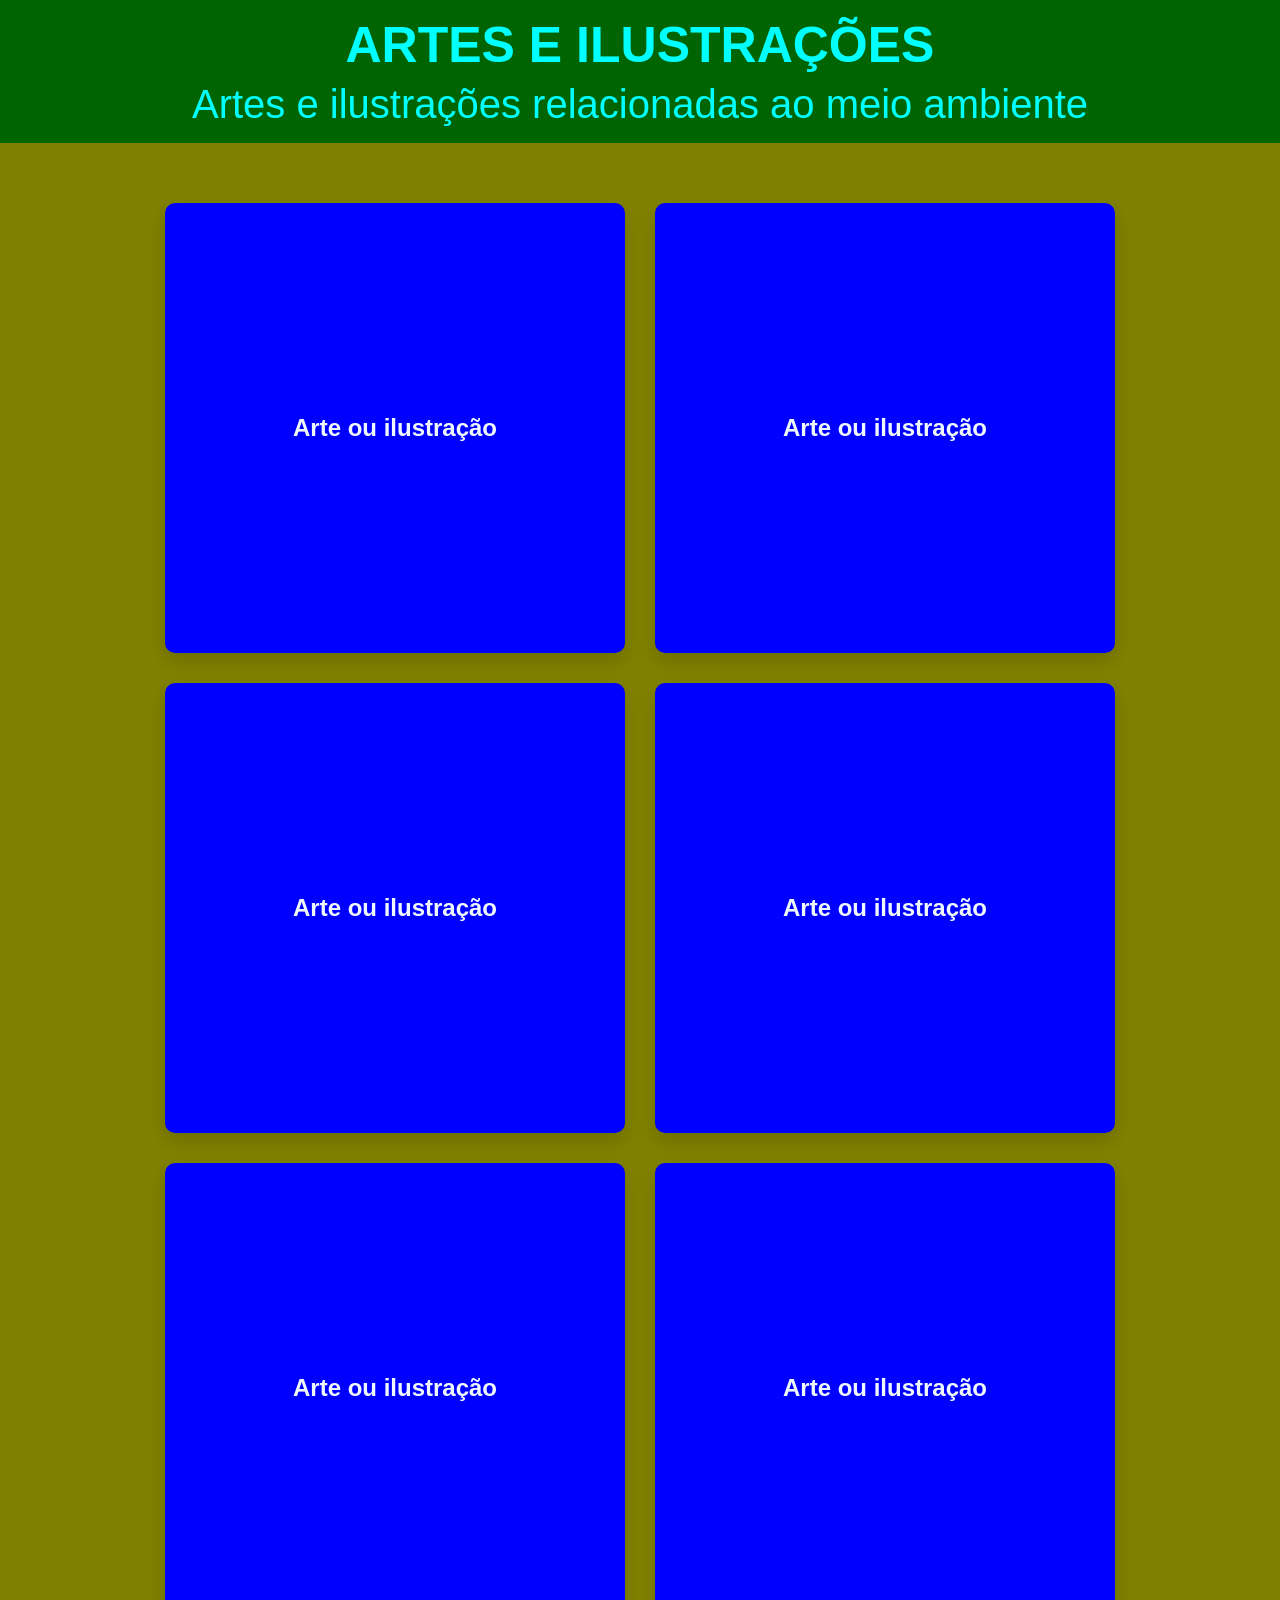
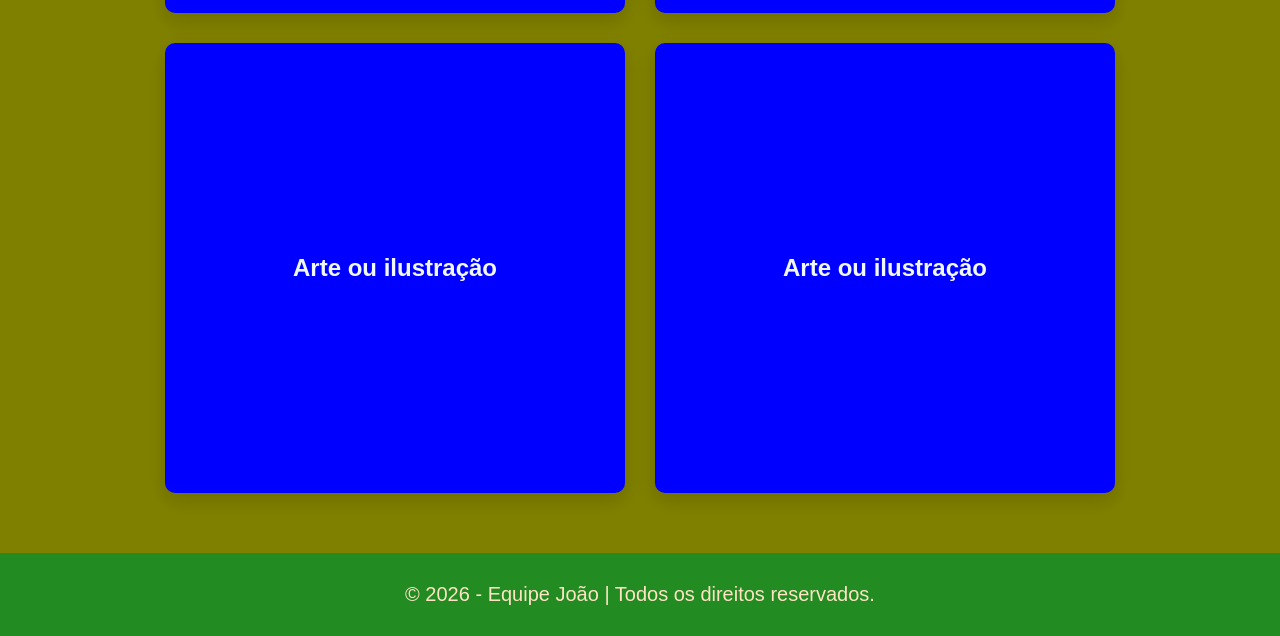
==== paginadearteilustracoes.html @ 4957104f "coloquei as outras paginas por joao" ====
<!DOCTYPE html>
<html lang="pt-BR">
<head>
    <meta charset="UTF-8">
    <meta name="viewport" content="width=device-width, initial-scale=1.0">
    <title>Guia Ultra Ecológico</title>
    <link rel="stylesheet" type="text/css" href="css/geral_style.css?v=4">
    <link href="https://fonts.googleapis.com/css2?family=Roboto:wght@400;700&display=swap" rel="stylesheet">
</head>
<body>
    <header>
        <h1>ARTES E ILUSTRAÇÕES</h1>
        <p class="subtitulo">Artes e ilustrações relacionadas ao meio ambiente</p>
    </header>
    <main>
        <div class="caixa"><h3>Arte ou ilustração</h3></div>
        <div class="caixa"><h3>Arte ou ilustração</h3></div>
        <div class="caixa"><h3>Arte ou ilustração</h3></div>
        <div class="caixa"><h3>Arte ou ilustração</h3></div>
        <div class="caixa"><h3>Arte ou ilustração</h3></div>
        <div class="caixa"><h3>Arte ou ilustração</h3></div>
        <div class="caixa"><h3>Arte ou ilustração</h3></div>
        <div class="caixa"><h3>Arte ou ilustração</h3></div>
    </main>
    <footer>
        <p>&copy; 2026 - Equipe João | Todos os direitos reservados.</p>
    </footer>
</body>
</html>
---- css/geral_style.css ----
* {
    box-sizing: border-box;
}

html,
body {
    padding: 0;
    margin: 0;
    max-width: 100%;
    overflow-x: hidden;
    font-family: Arial, Helvetica, sans-serif;
}

img {
    max-width: 100%;
    height: auto;
}

header {
    background-color: darkgreen;
    text-align: center;
    padding: 16px 12px;
    color: cyan;
}

h1 {
    font-size: clamp(28px, 7vw, 50px);
    margin: 0 0 8px;
}

.subtitulo {
    font-size: clamp(16px, 4.5vw, 40px);
    margin: 0;
}

main {
    background-color: olive;
    padding: 40px 16px;
    display: flex;
    justify-content: center;
    align-items: center;
    flex-wrap: wrap;
    gap: 24px;
    text-align: center;
}

.caixa {
    background-color: blue;
    width: 100%;
    max-width: 460px;
    height: 420px;
    max-height: 420px;
    display: flex;
    flex-direction: column;
    align-items: center;
    justify-content: center;
    padding: 12px;
    overflow: hidden;
    contain: paint;
    color: aliceblue;
    border-radius: 10px;
    border: 3px solid transparent;
    box-shadow: 0 8px 20px rgba(0, 0, 0, 0.15);
    transition: border-color 0.3s, box-shadow 0.3s;
}

.caixa,
.caixa a,
.caixa a:link,
.caixa a:visited,
.caixa a:hover,
.caixa a:active,
.caixa h3,
.caixa h6 {
    color: aliceblue;
}

.caixa a {
    display: grid;
    grid-template-rows: auto minmax(0, 1fr) auto;
    align-items: center;
    justify-items: center;
    gap: 8px;
    width: 100%;
    height: 100%;
    max-width: 100%;
    max-height: 100%;
    min-width: 0;
    min-height: 0;
    overflow: hidden;
    text-decoration: none;
}

.caixa h3,
.caixa h6 {
    margin: 0;
    width: 100%;
    max-width: 100%;
    min-width: 0;
    overflow: hidden;
    overflow-wrap: anywhere;
    word-break: break-word;
}

.caixa h3 {
    font-size: 22px;
    line-height: 1.2;
}

.caixa h6 {
    font-size: 13px;
    line-height: 1.3;
    display: -webkit-box;
    -webkit-box-orient: vertical;
    -webkit-line-clamp: 3;
}

.caixa img {
    display: block;
    width: auto;
    height: auto;
    max-width: 100%;
    max-height: 100%;
    min-width: 0;
    min-height: 0;
    object-fit: contain;
}

.caixa:hover {
    border-color: deepskyblue;
    box-shadow: 0 8px 20px rgba(0, 0, 0, 0.3);
}

footer {
    background-color: forestgreen;
    padding: 10px 12px;
    font-size: clamp(14px, 4vw, 20px);
    text-align: center;
    color: bisque;
}

@media (min-width: 768px) {
    main {
        padding: 60px 40px;
        gap: 30px;
    }

    .caixa {
        height: 450px;
        max-height: 450px;
        padding: 16px;
    }

    .caixa h3 {
        font-size: 24px;
    }

    .caixa h6 {
        font-size: 14px;
    }
}

@media (max-width: 480px) {
    .caixa {
        height: 360px;
        max-height: 360px;
        padding: 10px;
    }

    .caixa h3 {
        font-size: 18px;
    }

    .caixa h6 {
        font-size: 12px;
    }
}
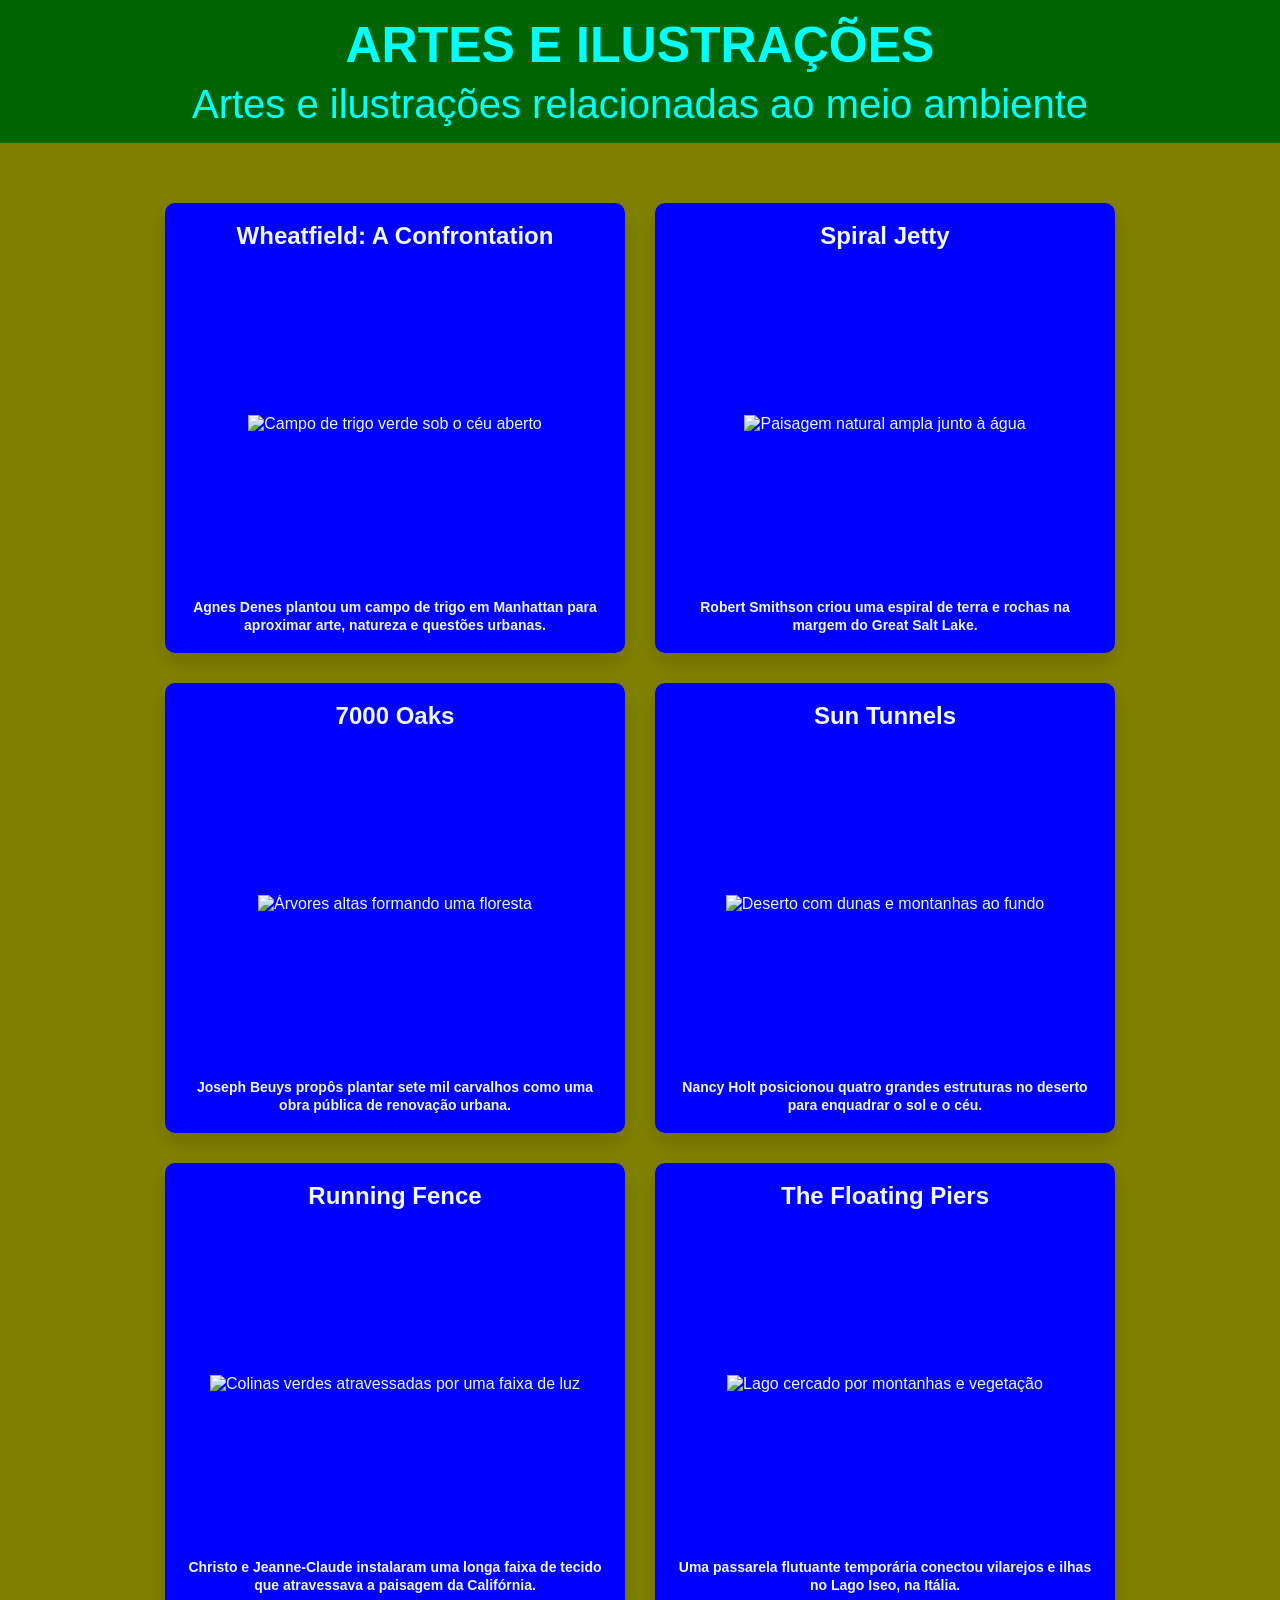
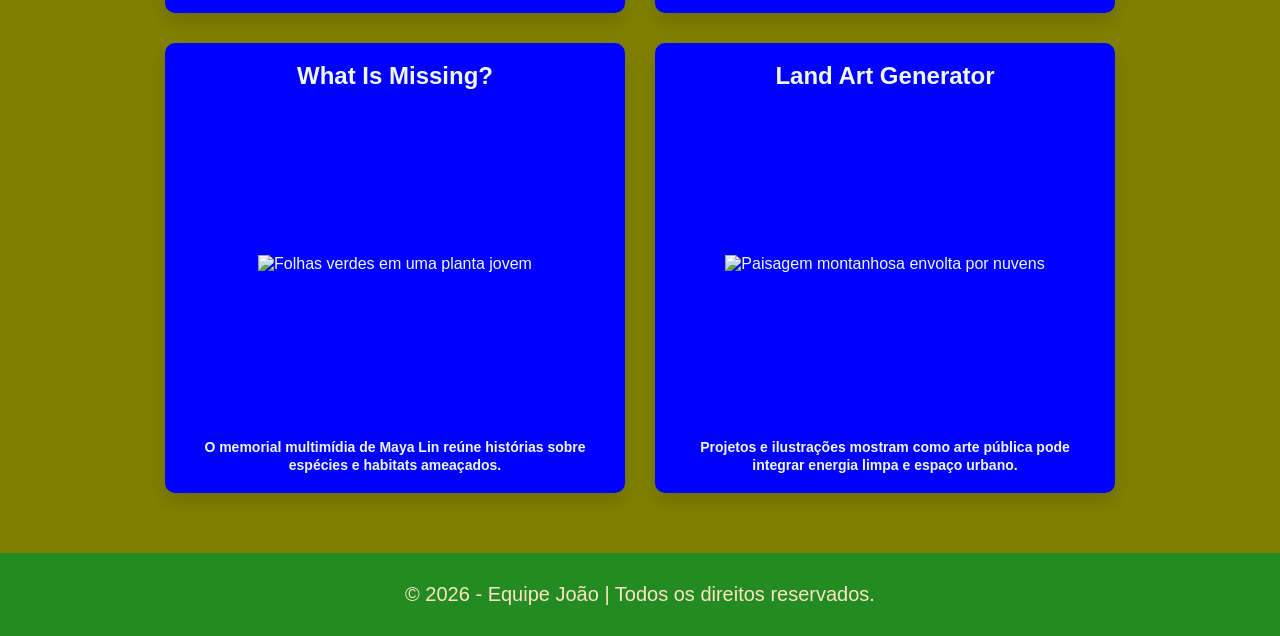
==== commit 8a63f0d1: "adicionei os outros conteudos nas paginas, e os links por joao" ====
--- a/paginadearteilustracoes.html
+++ b/paginadearteilustracoes.html
@@ -13,14 +13,62 @@
         <p class="subtitulo">Artes e ilustrações relacionadas ao meio ambiente</p>
     </header>
     <main>
-        <div class="caixa"><h3>Arte ou ilustração</h3></div>
-        <div class="caixa"><h3>Arte ou ilustração</h3></div>
-        <div class="caixa"><h3>Arte ou ilustração</h3></div>
-        <div class="caixa"><h3>Arte ou ilustração</h3></div>
-        <div class="caixa"><h3>Arte ou ilustração</h3></div>
-        <div class="caixa"><h3>Arte ou ilustração</h3></div>
-        <div class="caixa"><h3>Arte ou ilustração</h3></div>
-        <div class="caixa"><h3>Arte ou ilustração</h3></div>
+        <div class="caixa">
+            <a href="https://www.publicartfund.org/exhibitions/view/wheatfield-a-confrontation/">
+                <h3>Wheatfield: A Confrontation</h3>
+                <img src="https://images.unsplash.com/photo-1500382017468-9049fed747ef?auto=format&amp;fit=crop&amp;w=600&amp;q=80" alt="Campo de trigo verde sob o céu aberto">
+                <h6>Agnes Denes plantou um campo de trigo em Manhattan para aproximar arte, natureza e questões urbanas.</h6>
+            </a>
+        </div>
+        <div class="caixa">
+            <a href="https://diaart.org/visit/visit/spiral-jetty">
+                <h3>Spiral Jetty</h3>
+                <img src="https://images.unsplash.com/photo-1500534623283-312aade485b7?auto=format&amp;fit=crop&amp;w=600&amp;q=80" alt="Paisagem natural ampla junto à água">
+                <h6>Robert Smithson criou uma espiral de terra e rochas na margem do Great Salt Lake.</h6>
+            </a>
+        </div>
+        <div class="caixa">
+            <a href="https://www.tate.org.uk/art/artworks/beuys-7000-oaks-t03942">
+                <h3>7000 Oaks</h3>
+                <img src="https://images.unsplash.com/photo-1511497584788-876760111969?auto=format&amp;fit=crop&amp;w=600&amp;q=80" alt="Árvores altas formando uma floresta">
+                <h6>Joseph Beuys propôs plantar sete mil carvalhos como uma obra pública de renovação urbana.</h6>
+            </a>
+        </div>
+        <div class="caixa">
+            <a href="https://holtsmithsonfoundation.org/sun-tunnels">
+                <h3>Sun Tunnels</h3>
+                <img src="https://images.unsplash.com/photo-1509316785289-025f5b846b35?auto=format&amp;fit=crop&amp;w=600&amp;q=80" alt="Deserto com dunas e montanhas ao fundo">
+                <h6>Nancy Holt posicionou quatro grandes estruturas no deserto para enquadrar o sol e o céu.</h6>
+            </a>
+        </div>
+        <div class="caixa">
+            <a href="https://christojeanneclaude.net/artworks/running-fence/">
+                <h3>Running Fence</h3>
+                <img src="https://images.unsplash.com/photo-1500530855697-b586d89ba3ee?auto=format&amp;fit=crop&amp;w=600&amp;q=80" alt="Colinas verdes atravessadas por uma faixa de luz">
+                <h6>Christo e Jeanne-Claude instalaram uma longa faixa de tecido que atravessava a paisagem da Califórnia.</h6>
+            </a>
+        </div>
+        <div class="caixa">
+            <a href="https://christojeanneclaude.net/artworks/the-floating-piers/">
+                <h3>The Floating Piers</h3>
+                <img src="https://images.unsplash.com/photo-1501785888041-af3ef285b470?auto=format&amp;fit=crop&amp;w=600&amp;q=80" alt="Lago cercado por montanhas e vegetação">
+                <h6>Uma passarela flutuante temporária conectou vilarejos e ilhas no Lago Iseo, na Itália.</h6>
+            </a>
+        </div>
+        <div class="caixa">
+            <a href="https://www.whatismissing.org/">
+                <h3>What Is Missing?</h3>
+                <img src="https://images.unsplash.com/photo-1497250681960-ef046c08a56e?auto=format&amp;fit=crop&amp;w=600&amp;q=80" alt="Folhas verdes em uma planta jovem">
+                <h6>O memorial multimídia de Maya Lin reúne histórias sobre espécies e habitats ameaçados.</h6>
+            </a>
+        </div>
+        <div class="caixa">
+            <a href="https://landartgenerator.org/">
+                <h3>Land Art Generator</h3>
+                <img src="https://images.unsplash.com/photo-1470071459604-3b5ec3a7fe05?auto=format&amp;fit=crop&amp;w=600&amp;q=80" alt="Paisagem montanhosa envolta por nuvens">
+                <h6>Projetos e ilustrações mostram como arte pública pode integrar energia limpa e espaço urbano.</h6>
+            </a>
+        </div>
     </main>
     <footer>
         <p>&copy; 2026 - Equipe João | Todos os direitos reservados.</p>
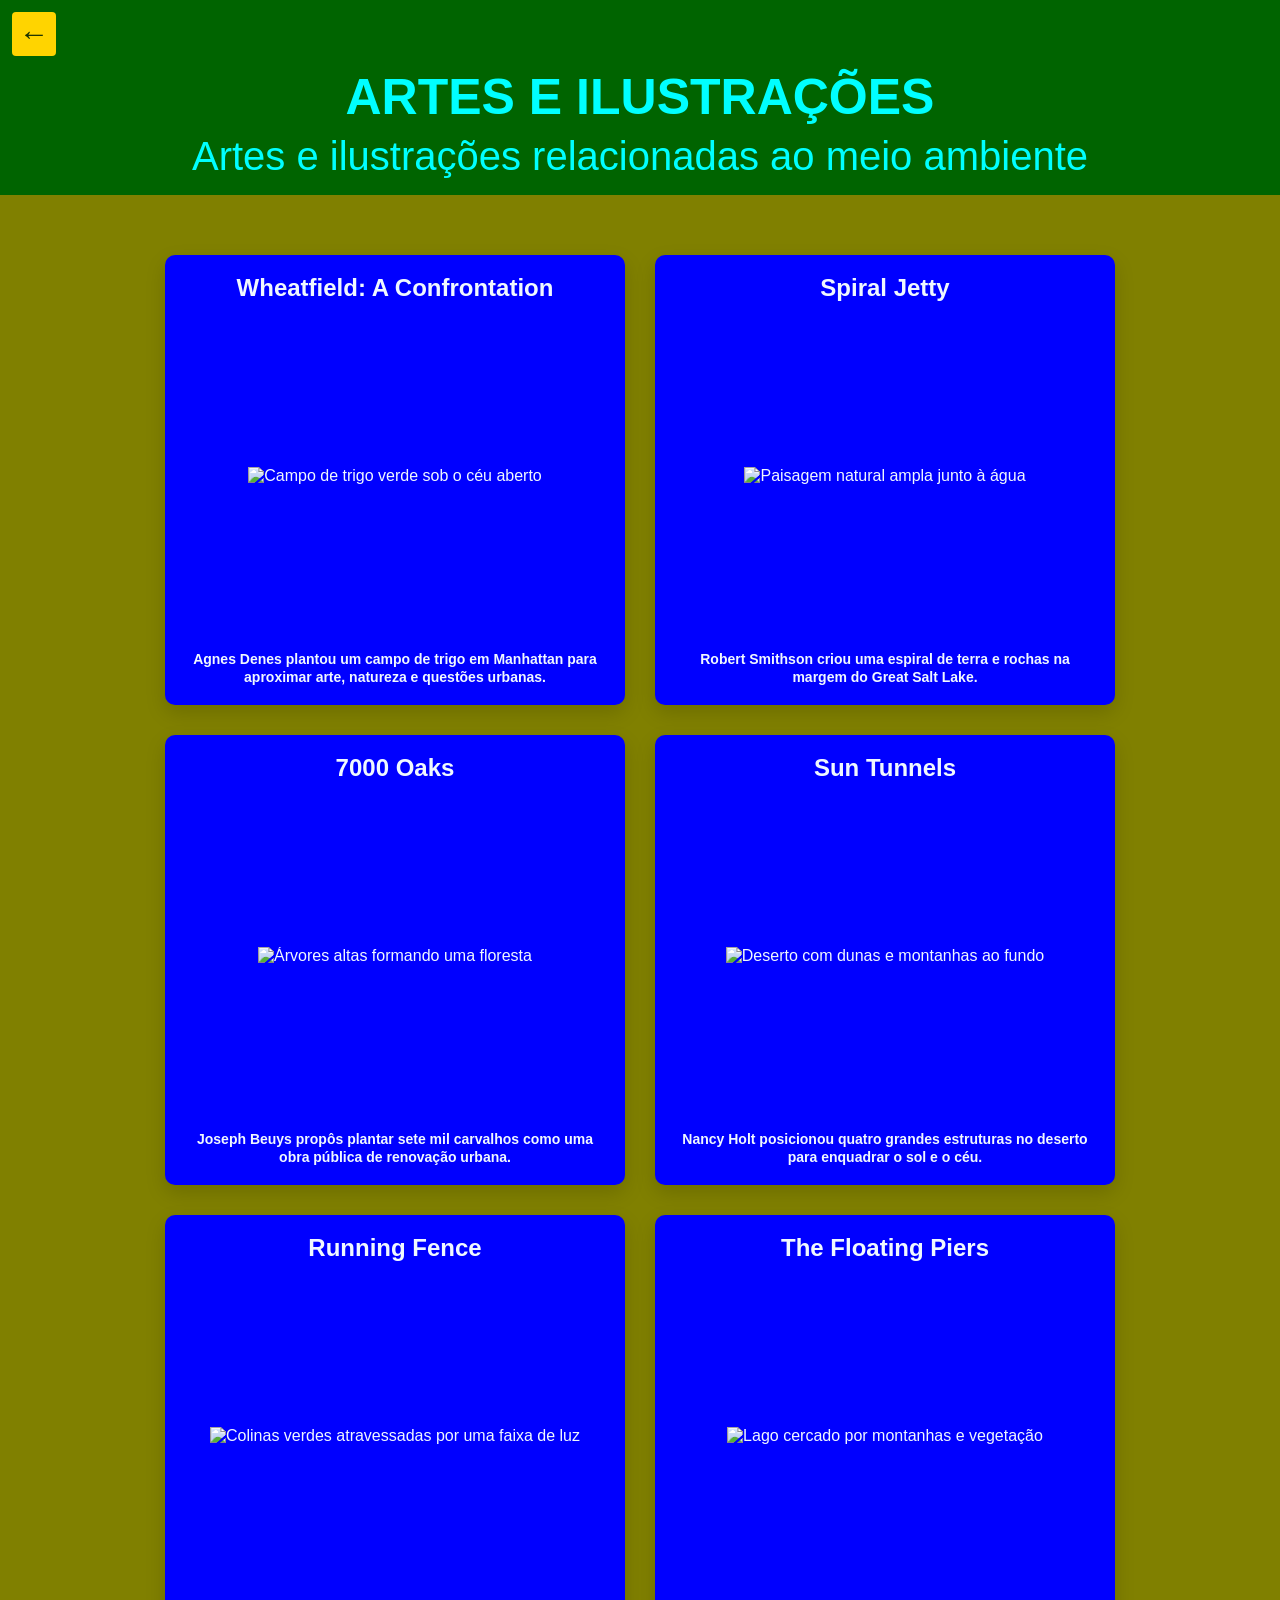
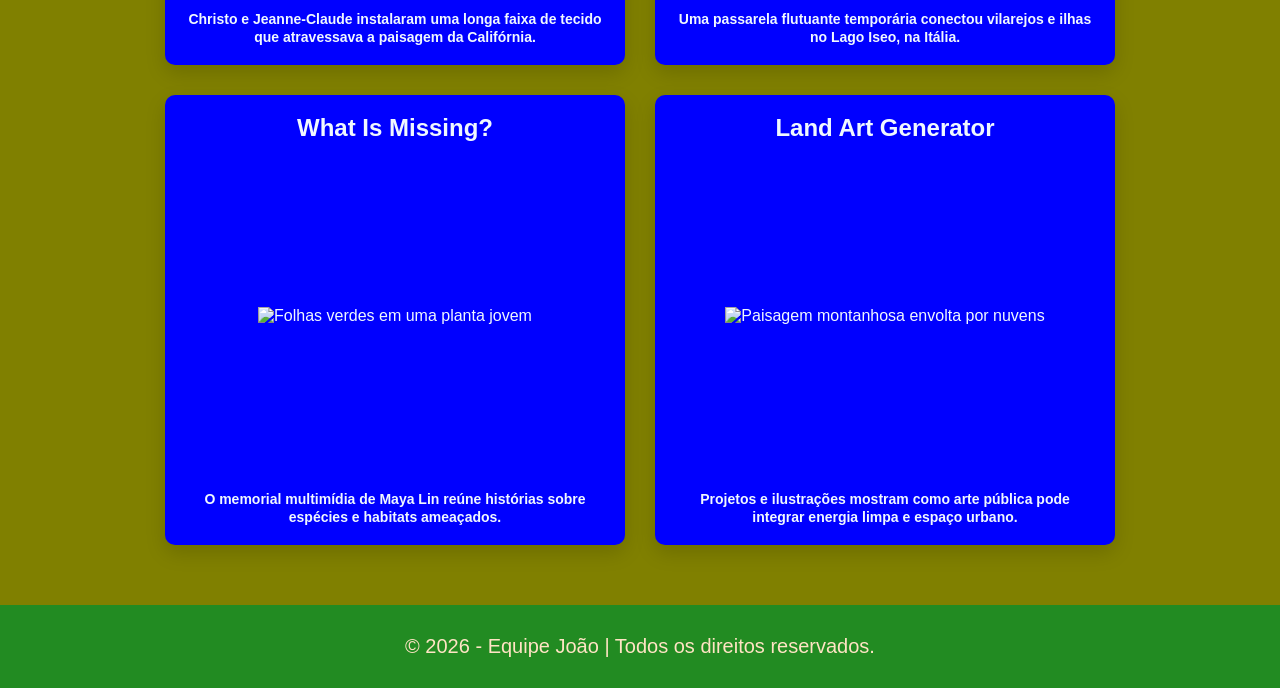
==== commit 2468674d: "coloquei um botao para voltar a home por joao" ====
--- a/paginadearteilustracoes.html
+++ b/paginadearteilustracoes.html
@@ -9,6 +9,7 @@
 </head>
 <body>
     <header>
+        <a class="voltar-inicio" href="index.html" aria-label="Voltar para a página inicial" title="Voltar para a página inicial">&larr;</a>
         <h1>ARTES E ILUSTRAÇÕES</h1>
         <p class="subtitulo">Artes e ilustrações relacionadas ao meio ambiente</p>
     </header>
--- a/css/geral_style.css
+++ b/css/geral_style.css
@@ -17,10 +17,32 @@
 }
 
 header {
+    position: relative;
     background-color: darkgreen;
     text-align: center;
-    padding: 16px 12px;
+    padding: 68px 12px 16px;
     color: cyan;
+}
+
+.voltar-inicio {
+    position: absolute;
+    top: 12px;
+    left: 12px;
+    display: grid;
+    width: 44px;
+    height: 44px;
+    place-items: center;
+    border-radius: 4px;
+    background-color: #ffd400;
+    color: #173000;
+    font-size: 30px;
+    line-height: 1;
+    text-decoration: none;
+}
+
+.voltar-inicio:focus-visible {
+    outline: 3px solid white;
+    outline-offset: 3px;
 }
 
 h1 {
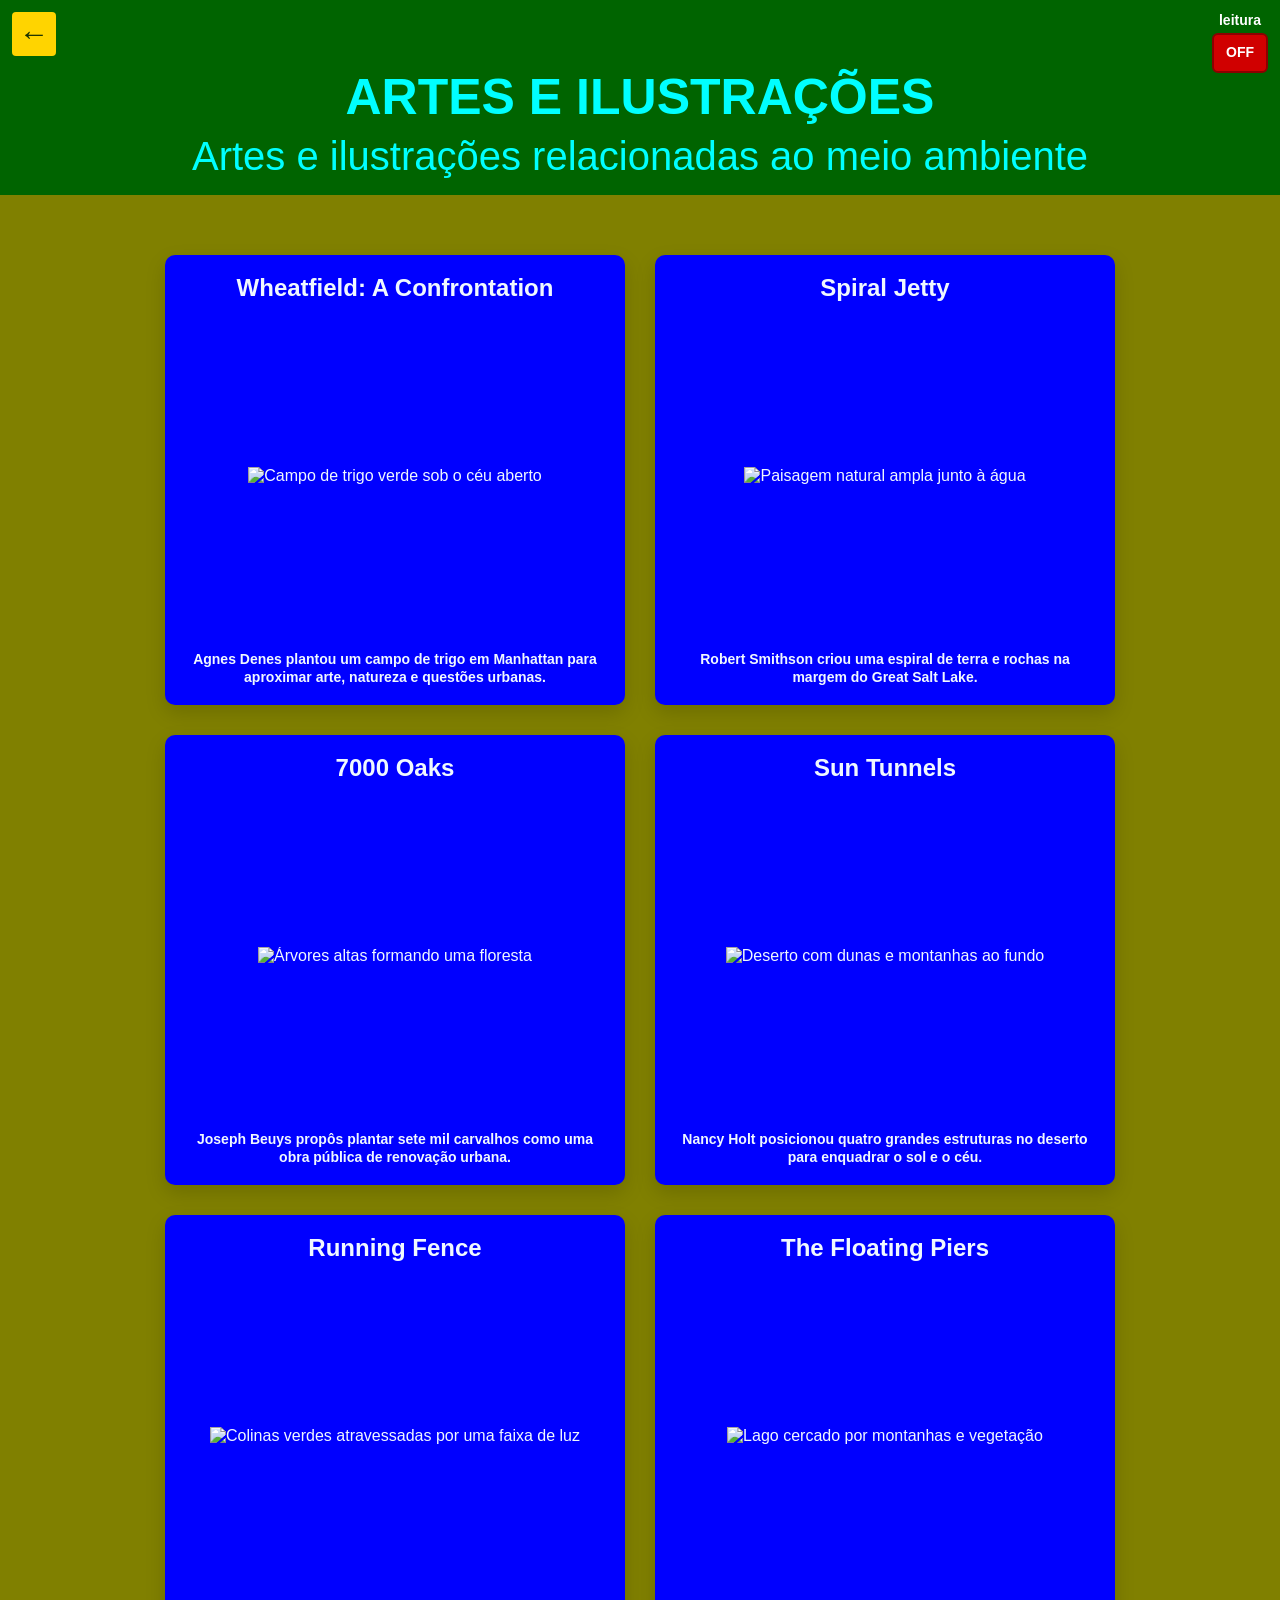
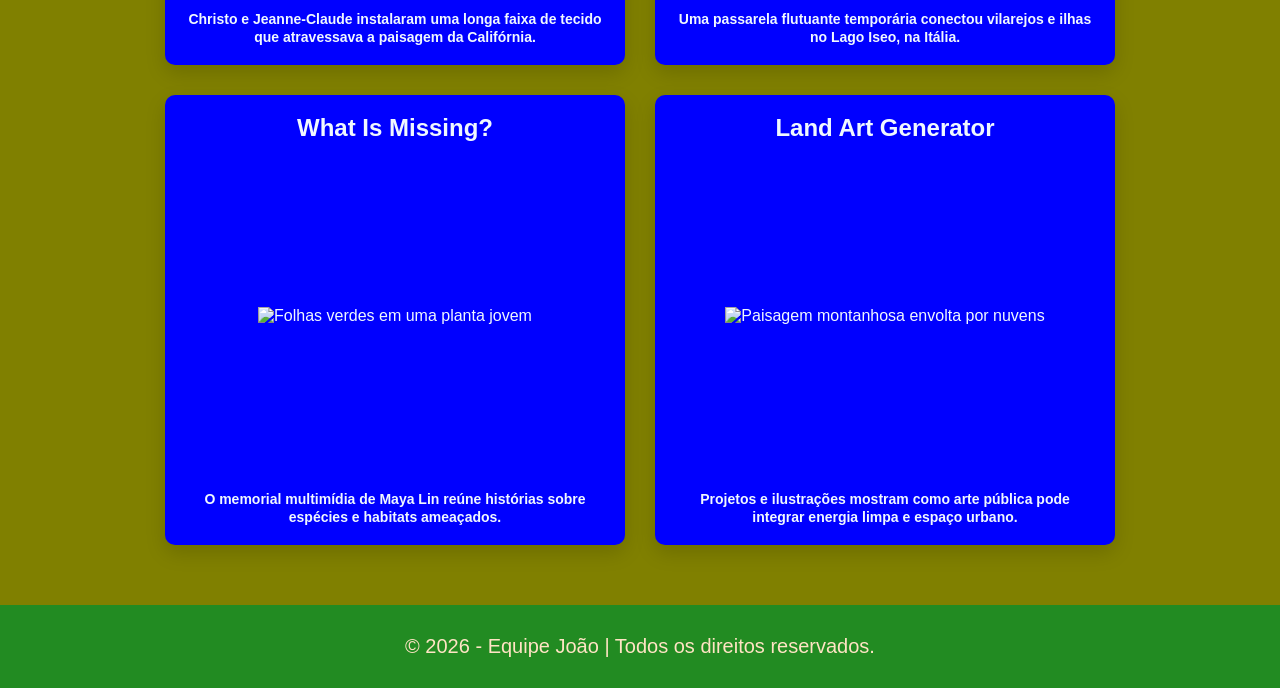
==== commit ab68f589: "coloquei um sistema de leitura pra testar por joao" ====
--- a/paginadearteilustracoes.html
+++ b/paginadearteilustracoes.html
@@ -5,9 +5,14 @@
     <meta name="viewport" content="width=device-width, initial-scale=1.0">
     <title>Guia Ultra Ecológico</title>
     <link rel="stylesheet" type="text/css" href="css/geral_style.css?v=4">
+    <link rel="stylesheet" type="text/css" href="css/leitura.css">
     <link href="https://fonts.googleapis.com/css2?family=Roboto:wght@400;700&display=swap" rel="stylesheet">
 </head>
 <body>
+    <div id="controle-leitura">
+        <span>leitura</span>
+        <button id="botao-leitura" type="button" aria-pressed="false" aria-label="Leitura desativada">OFF</button>
+    </div>
     <header>
         <a class="voltar-inicio" href="index.html" aria-label="Voltar para a página inicial" title="Voltar para a página inicial">&larr;</a>
         <h1>ARTES E ILUSTRAÇÕES</h1>
@@ -74,5 +79,6 @@
     <footer>
         <p>&copy; 2026 - Equipe João | Todos os direitos reservados.</p>
     </footer>
+    <script src="js/leitura.js"></script>
 </body>
 </html>
--- a/css/leitura.css
+++ b/css/leitura.css
@@ -0,0 +1,45 @@
+#controle-leitura {
+    position: fixed;
+    top: 12px;
+    right: 12px;
+    z-index: 10;
+    display: flex;
+    flex-direction: column;
+    align-items: center;
+    gap: 4px;
+    color: #fff;
+    font: 700 14px/1.2 Arial, Helvetica, sans-serif;
+}
+
+#botao-leitura {
+    min-width: 56px;
+    min-height: 40px;
+    padding: 8px 12px;
+    border: 2px solid #8b0000;
+    border-radius: 6px;
+    background: #d00000;
+    color: #fff;
+    font: inherit;
+    cursor: pointer;
+}
+
+#botao-leitura:hover {
+    background: #a80000;
+}
+
+#botao-leitura:focus-visible {
+    outline: 3px solid #fff;
+    outline-offset: 3px;
+}
+
+#botao-leitura:disabled {
+    cursor: not-allowed;
+    opacity: 0.7;
+}
+
+@media (max-width: 480px) {
+    #controle-leitura {
+        top: 8px;
+        right: 8px;
+    }
+}
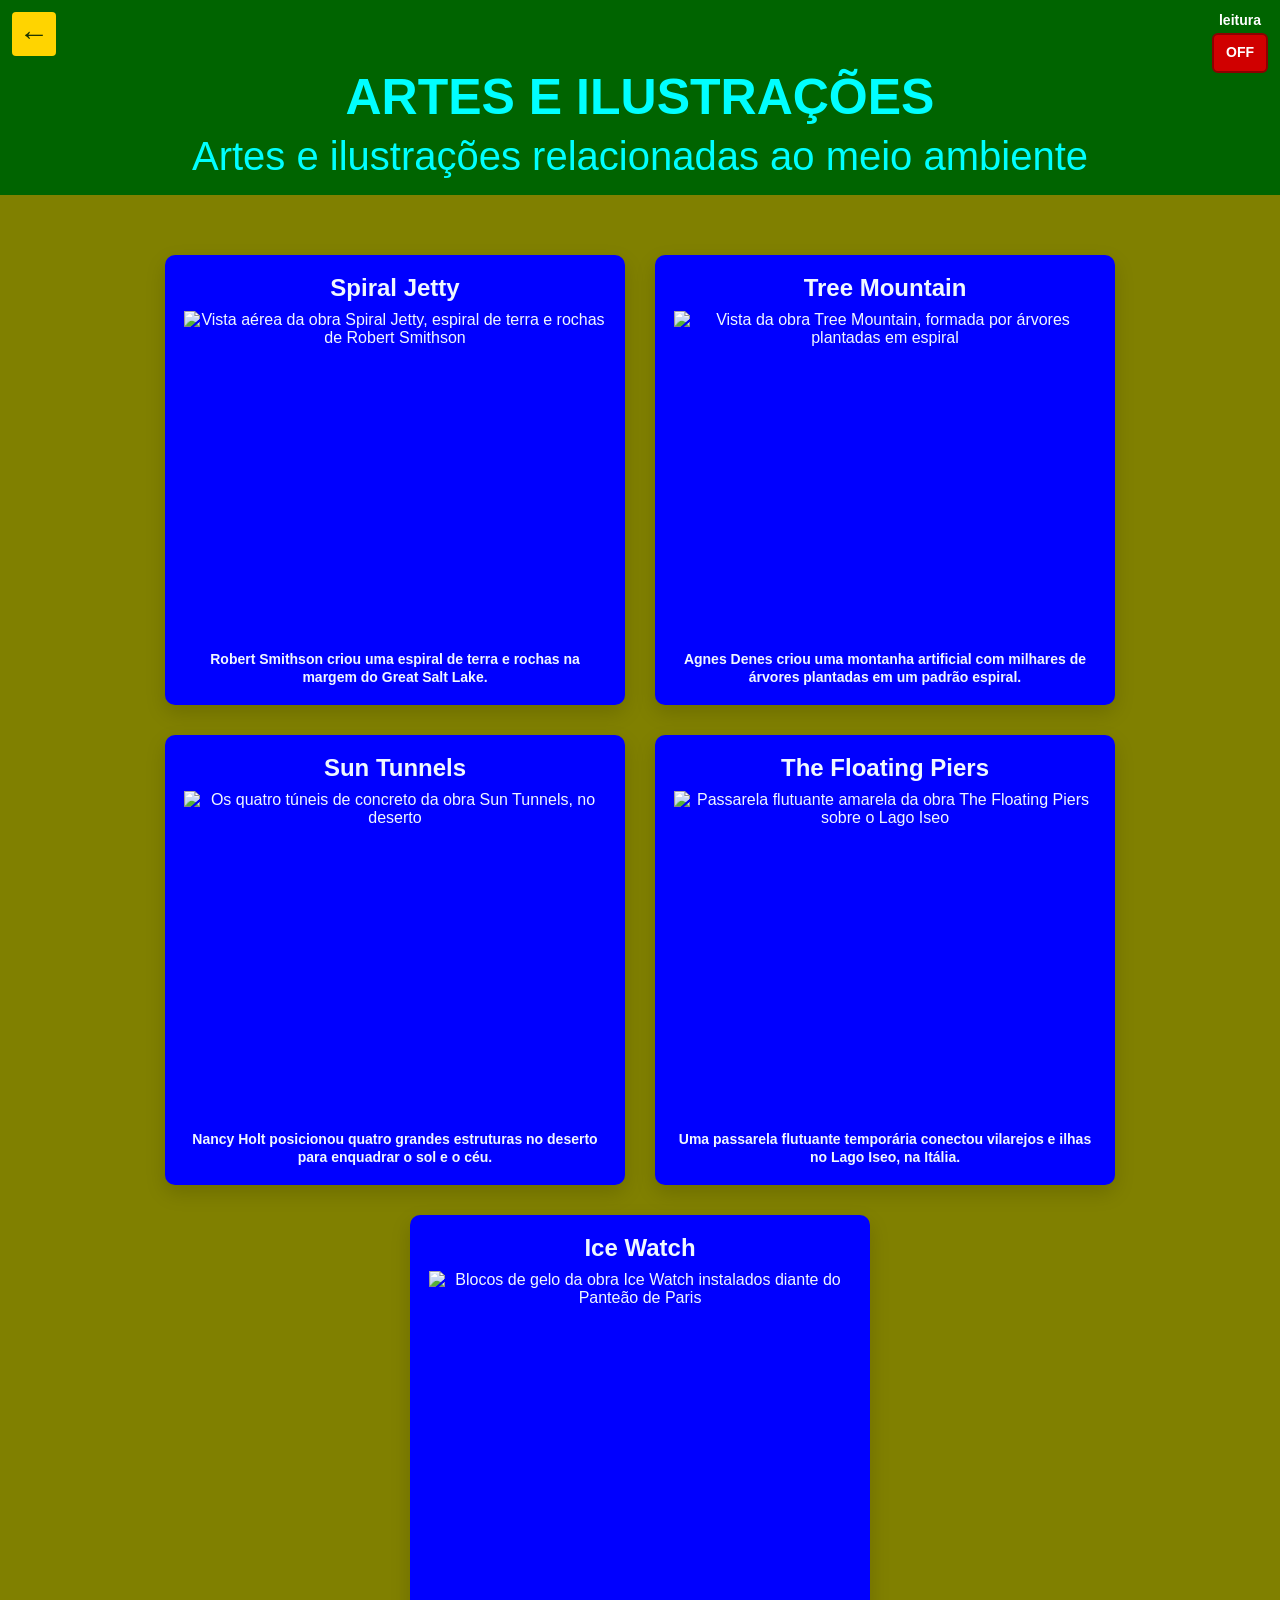
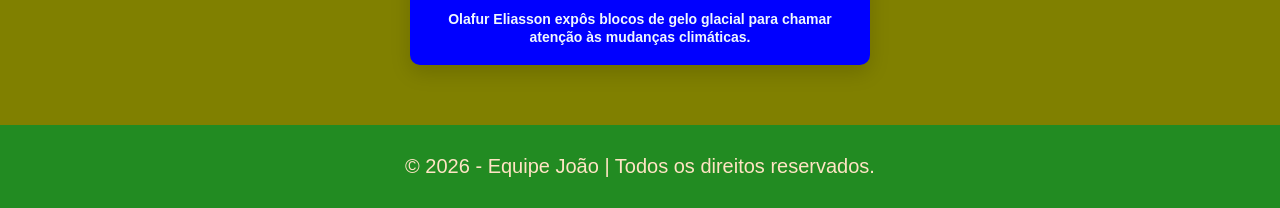
==== commit 5d2d016c: "mun=danças das artes por joao" ====
--- a/paginadearteilustracoes.html
+++ b/paginadearteilustracoes.html
@@ -18,61 +18,40 @@
         <h1>ARTES E ILUSTRAÇÕES</h1>
         <p class="subtitulo">Artes e ilustrações relacionadas ao meio ambiente</p>
     </header>
-    <main>
+    <main class="galeria-artes">
         <div class="caixa">
-            <a href="https://www.publicartfund.org/exhibitions/view/wheatfield-a-confrontation/">
-                <h3>Wheatfield: A Confrontation</h3>
-                <img src="https://images.unsplash.com/photo-1500382017468-9049fed747ef?auto=format&amp;fit=crop&amp;w=600&amp;q=80" alt="Campo de trigo verde sob o céu aberto">
-                <h6>Agnes Denes plantou um campo de trigo em Manhattan para aproximar arte, natureza e questões urbanas.</h6>
-            </a>
-        </div>
-        <div class="caixa">
-            <a href="https://diaart.org/visit/visit/spiral-jetty">
+            <a href="https://commons.wikimedia.org/wiki/File:Spiral-jetty-from-rozel-point.png" target="_blank" rel="noopener noreferrer">
                 <h3>Spiral Jetty</h3>
-                <img src="https://images.unsplash.com/photo-1500534623283-312aade485b7?auto=format&amp;fit=crop&amp;w=600&amp;q=80" alt="Paisagem natural ampla junto à água">
+                <img src="https://upload.wikimedia.org/wikipedia/commons/8/84/Spiral-jetty-from-rozel-point.png" alt="Vista aérea da obra Spiral Jetty, espiral de terra e rochas de Robert Smithson">
                 <h6>Robert Smithson criou uma espiral de terra e rochas na margem do Great Salt Lake.</h6>
             </a>
         </div>
         <div class="caixa">
-            <a href="https://www.tate.org.uk/art/artworks/beuys-7000-oaks-t03942">
-                <h3>7000 Oaks</h3>
-                <img src="https://images.unsplash.com/photo-1511497584788-876760111969?auto=format&amp;fit=crop&amp;w=600&amp;q=80" alt="Árvores altas formando uma floresta">
-                <h6>Joseph Beuys propôs plantar sete mil carvalhos como uma obra pública de renovação urbana.</h6>
+            <a href="https://commons.wikimedia.org/wiki/File:Tree_Mountain.jpg" target="_blank" rel="noopener noreferrer">
+                <h3>Tree Mountain</h3>
+                <img src="https://thumb.wikimedia.org/wikipedia/commons/thumb/6/68/Tree_Mountain.jpg/960px-Tree_Mountain.jpg" alt="Vista da obra Tree Mountain, formada por árvores plantadas em espiral">
+                <h6>Agnes Denes criou uma montanha artificial com milhares de árvores plantadas em um padrão espiral.</h6>
             </a>
         </div>
         <div class="caixa">
-            <a href="https://holtsmithsonfoundation.org/sun-tunnels">
+            <a href="https://commons.wikimedia.org/wiki/File:Nancy_Holt,_Sun_Tunnels,_1973-1976.jpg" target="_blank" rel="noopener noreferrer">
                 <h3>Sun Tunnels</h3>
-                <img src="https://images.unsplash.com/photo-1509316785289-025f5b846b35?auto=format&amp;fit=crop&amp;w=600&amp;q=80" alt="Deserto com dunas e montanhas ao fundo">
+                <img src="https://thumb.wikimedia.org/wikipedia/commons/thumb/b/b7/Nancy_Holt%2C_Sun_Tunnels%2C_1973-1976.jpg/960px-Nancy_Holt%2C_Sun_Tunnels%2C_1973-1976.jpg" alt="Os quatro túneis de concreto da obra Sun Tunnels, no deserto">
                 <h6>Nancy Holt posicionou quatro grandes estruturas no deserto para enquadrar o sol e o céu.</h6>
             </a>
         </div>
         <div class="caixa">
-            <a href="https://christojeanneclaude.net/artworks/running-fence/">
-                <h3>Running Fence</h3>
-                <img src="https://images.unsplash.com/photo-1500530855697-b586d89ba3ee?auto=format&amp;fit=crop&amp;w=600&amp;q=80" alt="Colinas verdes atravessadas por uma faixa de luz">
-                <h6>Christo e Jeanne-Claude instalaram uma longa faixa de tecido que atravessava a paisagem da Califórnia.</h6>
-            </a>
-        </div>
-        <div class="caixa">
-            <a href="https://christojeanneclaude.net/artworks/the-floating-piers/">
+            <a href="https://commons.wikimedia.org/wiki/File:Christo_Floating_Piers_6587.jpg" target="_blank" rel="noopener noreferrer">
                 <h3>The Floating Piers</h3>
-                <img src="https://images.unsplash.com/photo-1501785888041-af3ef285b470?auto=format&amp;fit=crop&amp;w=600&amp;q=80" alt="Lago cercado por montanhas e vegetação">
+                <img src="https://upload.wikimedia.org/wikipedia/commons/7/78/Christo_Floating_Piers_6587.jpg" alt="Passarela flutuante amarela da obra The Floating Piers sobre o Lago Iseo">
                 <h6>Uma passarela flutuante temporária conectou vilarejos e ilhas no Lago Iseo, na Itália.</h6>
             </a>
         </div>
         <div class="caixa">
-            <a href="https://www.whatismissing.org/">
-                <h3>What Is Missing?</h3>
-                <img src="https://images.unsplash.com/photo-1497250681960-ef046c08a56e?auto=format&amp;fit=crop&amp;w=600&amp;q=80" alt="Folhas verdes em uma planta jovem">
-                <h6>O memorial multimídia de Maya Lin reúne histórias sobre espécies e habitats ameaçados.</h6>
-            </a>
-        </div>
-        <div class="caixa">
-            <a href="https://landartgenerator.org/">
-                <h3>Land Art Generator</h3>
-                <img src="https://images.unsplash.com/photo-1470071459604-3b5ec3a7fe05?auto=format&amp;fit=crop&amp;w=600&amp;q=80" alt="Paisagem montanhosa envolta por nuvens">
-                <h6>Projetos e ilustrações mostram como arte pública pode integrar energia limpa e espaço urbano.</h6>
+            <a href="https://commons.wikimedia.org/wiki/File:Glacier_ice_installation_%27Ice_Watch%27_at_Place_du_Panth%C3%A9on,_Paris_(22885211084).jpg" target="_blank" rel="noopener noreferrer">
+                <h3>Ice Watch</h3>
+                <img src="https://thumb.wikimedia.org/wikipedia/commons/thumb/4/47/Glacier_ice_installation_%27Ice_Watch%27_at_Place_du_Panth%C3%A9on%2C_Paris_%2822885211084%29.jpg/960px-Glacier_ice_installation_%27Ice_Watch%27_at_Place_du_Panth%C3%A9on%2C_Paris_%2822885211084%29.jpg" alt="Blocos de gelo da obra Ice Watch instalados diante do Panteão de Paris">
+                <h6>Olafur Eliasson expôs blocos de gelo glacial para chamar atenção às mudanças climáticas.</h6>
             </a>
         </div>
     </main>
--- a/css/geral_style.css
+++ b/css/geral_style.css
@@ -148,6 +148,11 @@
     object-fit: contain;
 }
 
+.galeria-artes .caixa img {
+    width: 100%;
+    height: 100%;
+}
+
 .caixa:hover {
     border-color: deepskyblue;
     box-shadow: 0 8px 20px rgba(0, 0, 0, 0.3);
--- a/css/leitura.css
+++ b/css/leitura.css
@@ -27,6 +27,13 @@
     background: #a80000;
 }
 
+#botao-leitura[aria-pressed="true"],
+#botao-leitura[aria-pressed="true"]:hover {
+    border-color: #0284c7;
+    background: #7dd3fc;
+    color: #082f49;
+}
+
 #botao-leitura:focus-visible {
     outline: 3px solid #fff;
     outline-offset: 3px;
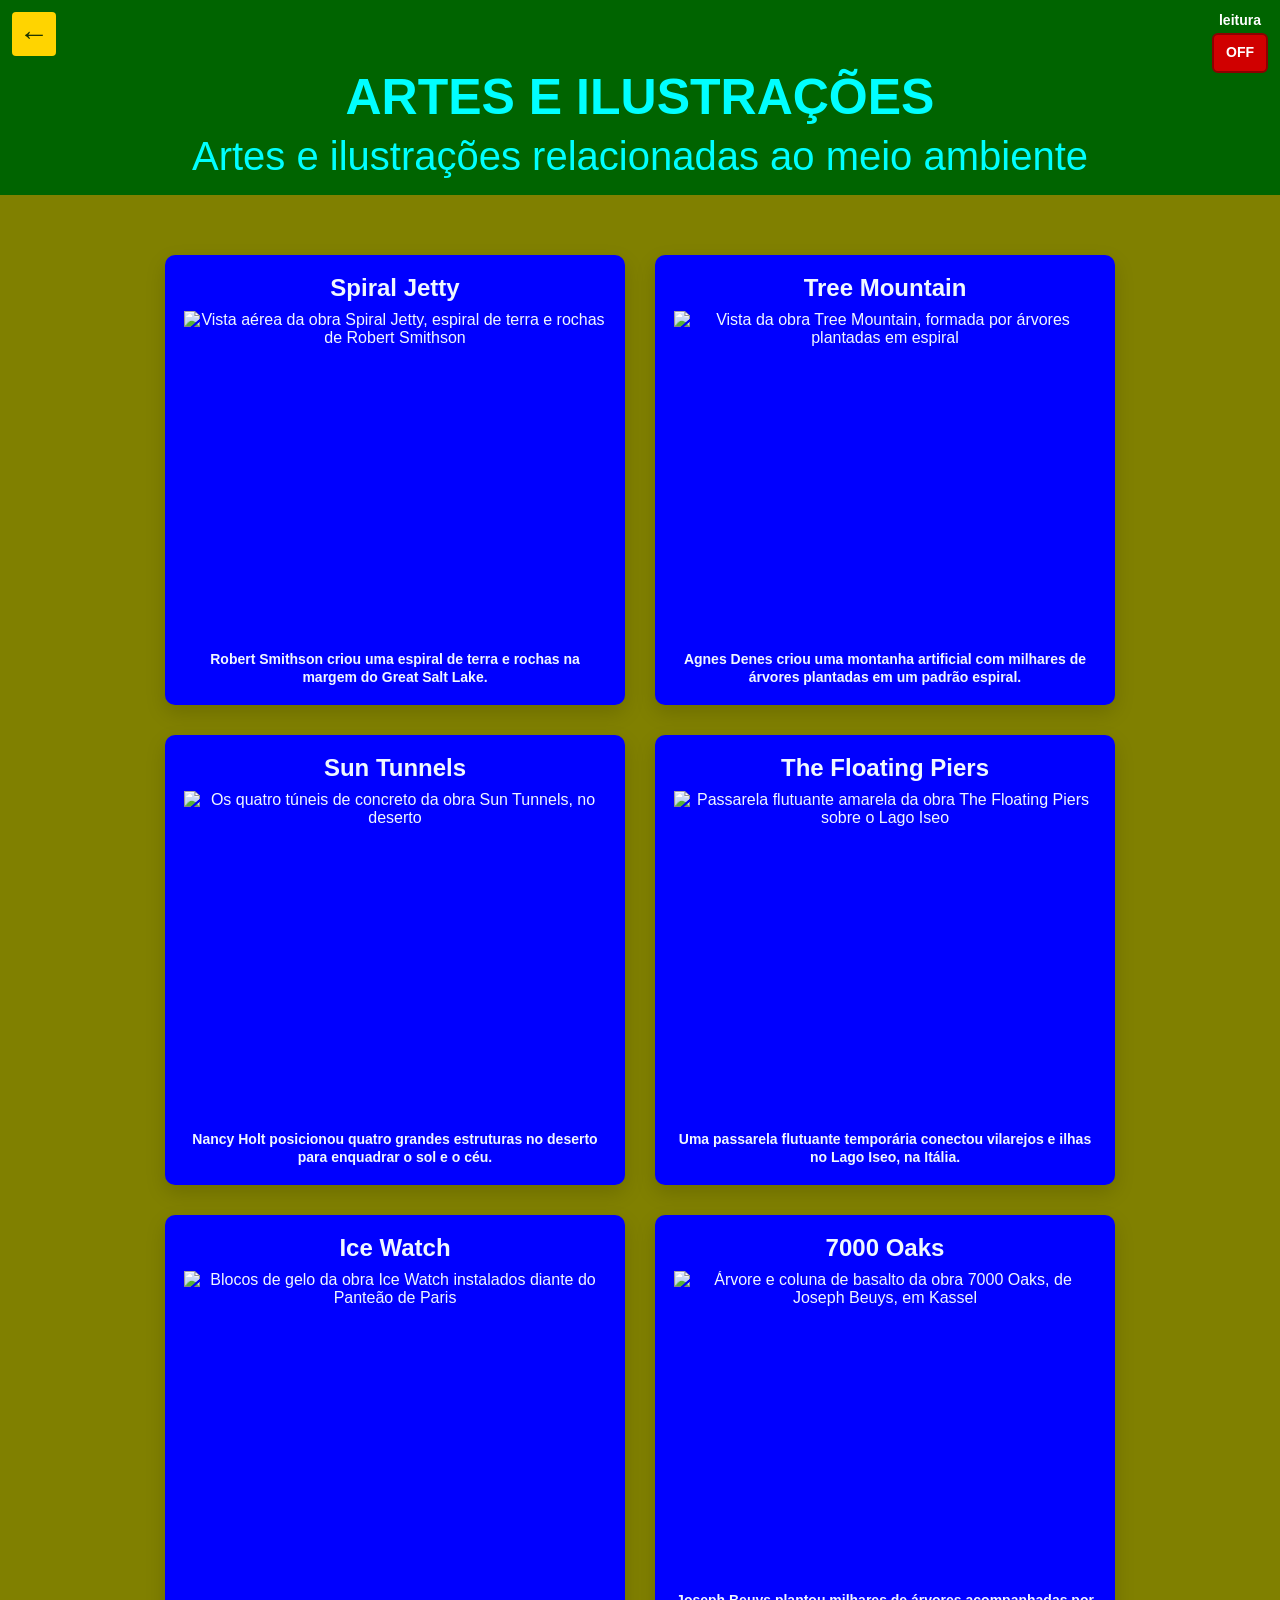
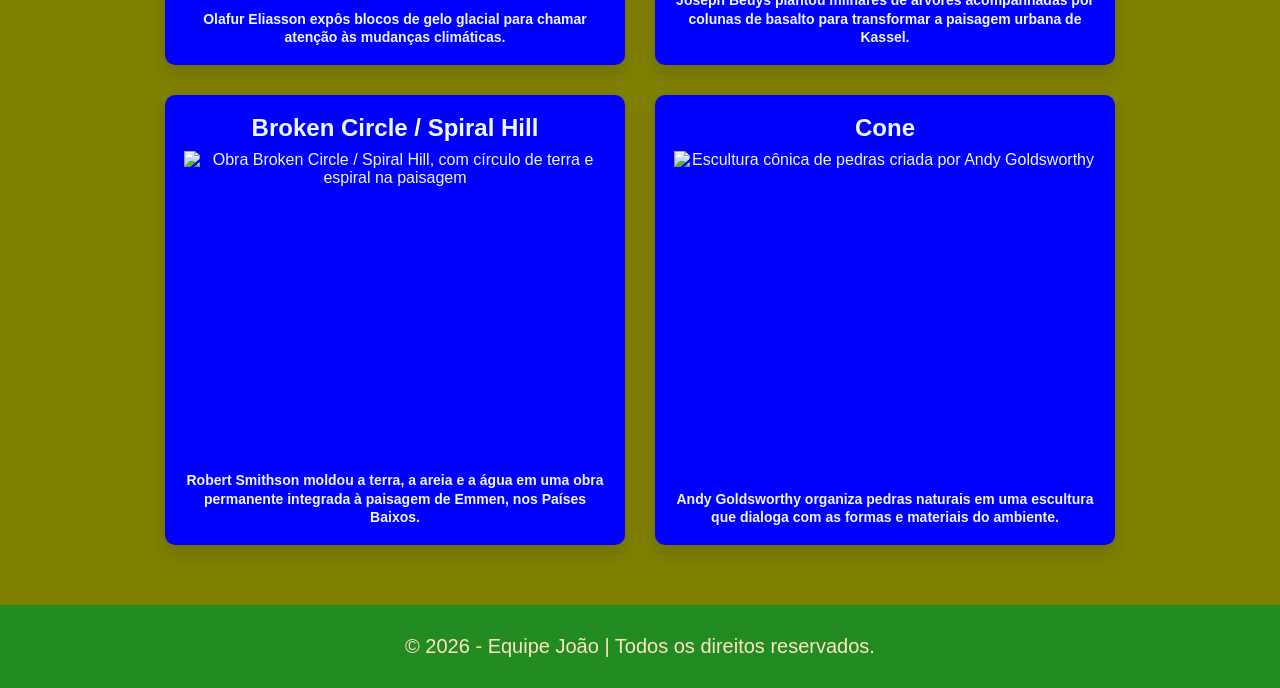
==== commit 1b748d40: "mais 3 artes por joao" ====
--- a/paginadearteilustracoes.html
+++ b/paginadearteilustracoes.html
@@ -54,6 +54,27 @@
                 <h6>Olafur Eliasson expôs blocos de gelo glacial para chamar atenção às mudanças climáticas.</h6>
             </a>
         </div>
+        <div class="caixa">
+            <a href="https://commons.wikimedia.org/wiki/File:7000_Eichen_-_Joseph-Beuys-Stra%C3%9Fe_2019-03-23_a.JPG" target="_blank" rel="noopener noreferrer">
+                <h3>7000 Oaks</h3>
+                <img src="https://thumb.wikimedia.org/wikipedia/commons/thumb/8/86/7000_Eichen_-_Joseph-Beuys-Stra%C3%9Fe_2019-03-23_a.JPG/960px-7000_Eichen_-_Joseph-Beuys-Stra%C3%9Fe_2019-03-23_a.JPG" alt="Árvore e coluna de basalto da obra 7000 Oaks, de Joseph Beuys, em Kassel">
+                <h6>Joseph Beuys plantou milhares de árvores acompanhadas por colunas de basalto para transformar a paisagem urbana de Kassel.</h6>
+            </a>
+        </div>
+        <div class="caixa">
+            <a href="https://commons.wikimedia.org/wiki/File:Broken_Circle_-_Spiral_Hill,_Robert_Smithson_-_Q2867150_-_2.jpg" target="_blank" rel="noopener noreferrer">
+                <h3>Broken Circle / Spiral Hill</h3>
+                <img src="https://thumb.wikimedia.org/wikipedia/commons/thumb/2/2c/Broken_Circle_-_Spiral_Hill%2C_Robert_Smithson_-_Q2867150_-_2.jpg/960px-Broken_Circle_-_Spiral_Hill%2C_Robert_Smithson_-_Q2867150_-_2.jpg" alt="Obra Broken Circle / Spiral Hill, com círculo de terra e espiral na paisagem">
+                <h6>Robert Smithson moldou a terra, a areia e a água em uma obra permanente integrada à paisagem de Emmen, nos Países Baixos.</h6>
+            </a>
+        </div>
+        <div class="caixa">
+            <a href="https://commons.wikimedia.org/wiki/File:Cone_Andy_Goldsworthy.jpg" target="_blank" rel="noopener noreferrer">
+                <h3>Cone</h3>
+                <img src="https://thumb.wikimedia.org/wikipedia/commons/thumb/a/aa/Cone_Andy_Goldsworthy.jpg/960px-Cone_Andy_Goldsworthy.jpg" alt="Escultura cônica de pedras criada por Andy Goldsworthy">
+                <h6>Andy Goldsworthy organiza pedras naturais em uma escultura que dialoga com as formas e materiais do ambiente.</h6>
+            </a>
+        </div>
     </main>
     <footer>
         <p>&copy; 2026 - Equipe João | Todos os direitos reservados.</p>
--- a/css/geral_style.css
+++ b/css/geral_style.css
@@ -153,6 +153,21 @@
     height: 100%;
 }
 
+.galeria-videos .caixa img {
+    width: 100%;
+    height: 100%;
+}
+
+.galeria-documentarios .caixa img {
+    width: 100%;
+    height: 100%;
+}
+
+.galeria-fotografias .caixa img {
+    width: 100%;
+    height: 100%;
+}
+
 .caixa:hover {
     border-color: deepskyblue;
     box-shadow: 0 8px 20px rgba(0, 0, 0, 0.3);
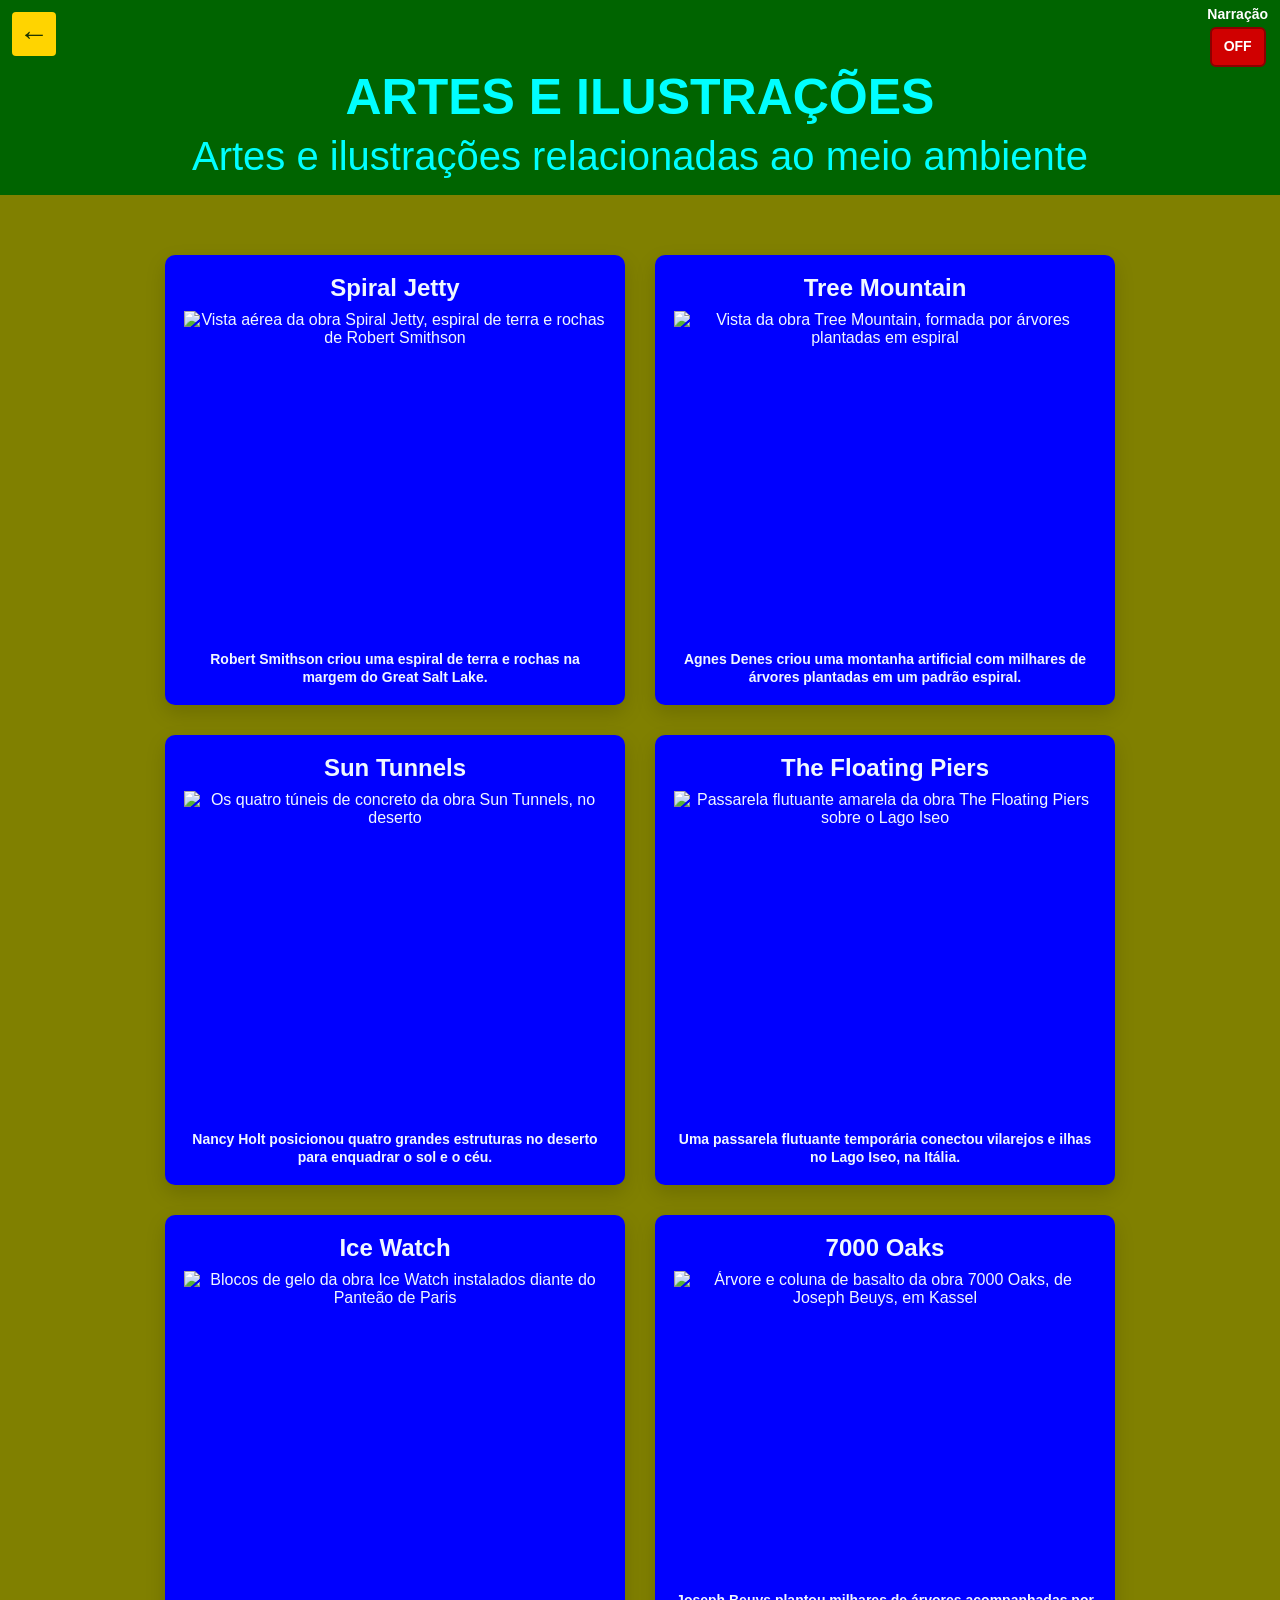
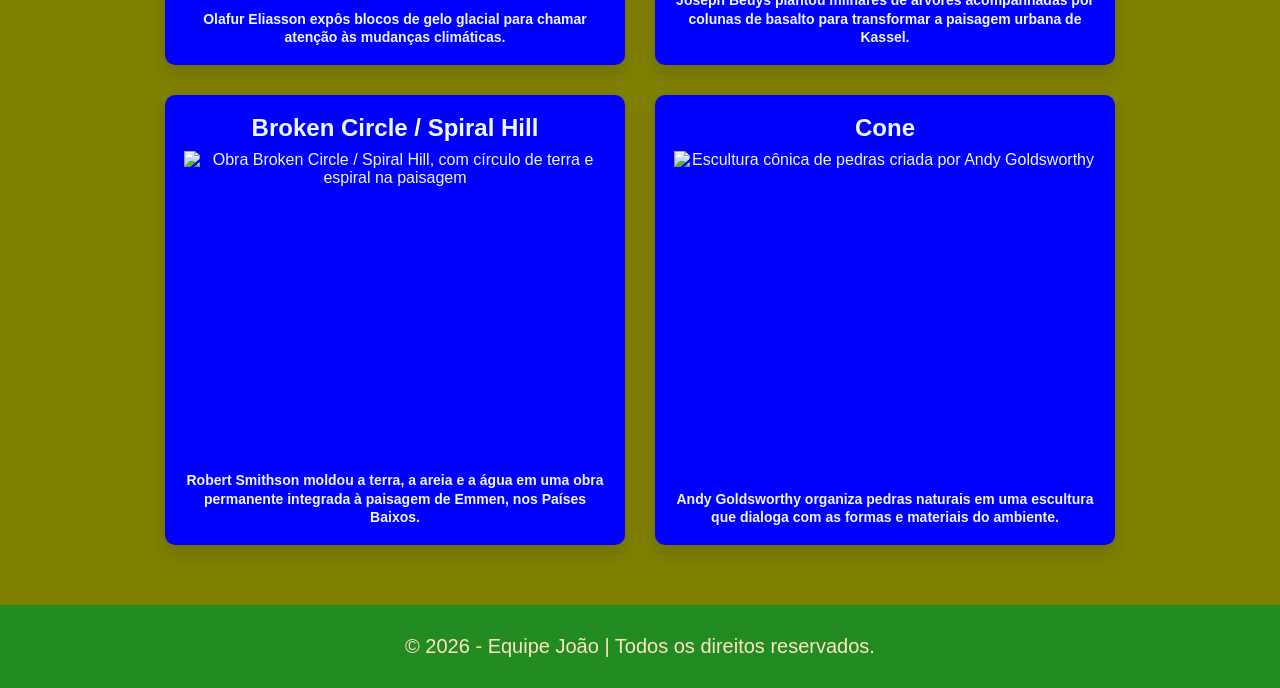
==== commit c21fd1c5: "mudei um texto por joao" ====
--- a/paginadearteilustracoes.html
+++ b/paginadearteilustracoes.html
@@ -10,8 +10,8 @@
 </head>
 <body>
     <div id="controle-leitura">
-        <span>leitura</span>
-        <button id="botao-leitura" type="button" aria-pressed="false" aria-label="Leitura desativada">OFF</button>
+        <span>Narração</span>
+        <button id="botao-leitura" type="button" aria-pressed="false" aria-label="Narração desativada">OFF</button>
     </div>
     <header>
         <a class="voltar-inicio" href="index.html" aria-label="Voltar para a página inicial" title="Voltar para a página inicial">&larr;</a>
--- a/css/geral_style.css
+++ b/css/geral_style.css
@@ -113,6 +113,12 @@
     text-decoration: none;
 }
 
+.caixa a:focus-visible {
+    outline: 3px solid cyan;
+    outline-offset: -6px;
+    border-radius: 4px;
+}
+
 .caixa h3,
 .caixa h6 {
     margin: 0;
@@ -168,6 +174,11 @@
     height: 100%;
 }
 
+.galeria-musicas .caixa img {
+    width: 100%;
+    height: 100%;
+}
+
 .caixa:hover {
     border-color: deepskyblue;
     box-shadow: 0 8px 20px rgba(0, 0, 0, 0.3);
--- a/css/leitura.css
+++ b/css/leitura.css
@@ -1,6 +1,6 @@
 #controle-leitura {
     position: fixed;
-    top: 12px;
+    top: 6px;
     right: 12px;
     z-index: 10;
     display: flex;
@@ -46,7 +46,7 @@
 
 @media (max-width: 480px) {
     #controle-leitura {
-        top: 8px;
+        top: 0;
         right: 8px;
     }
 }
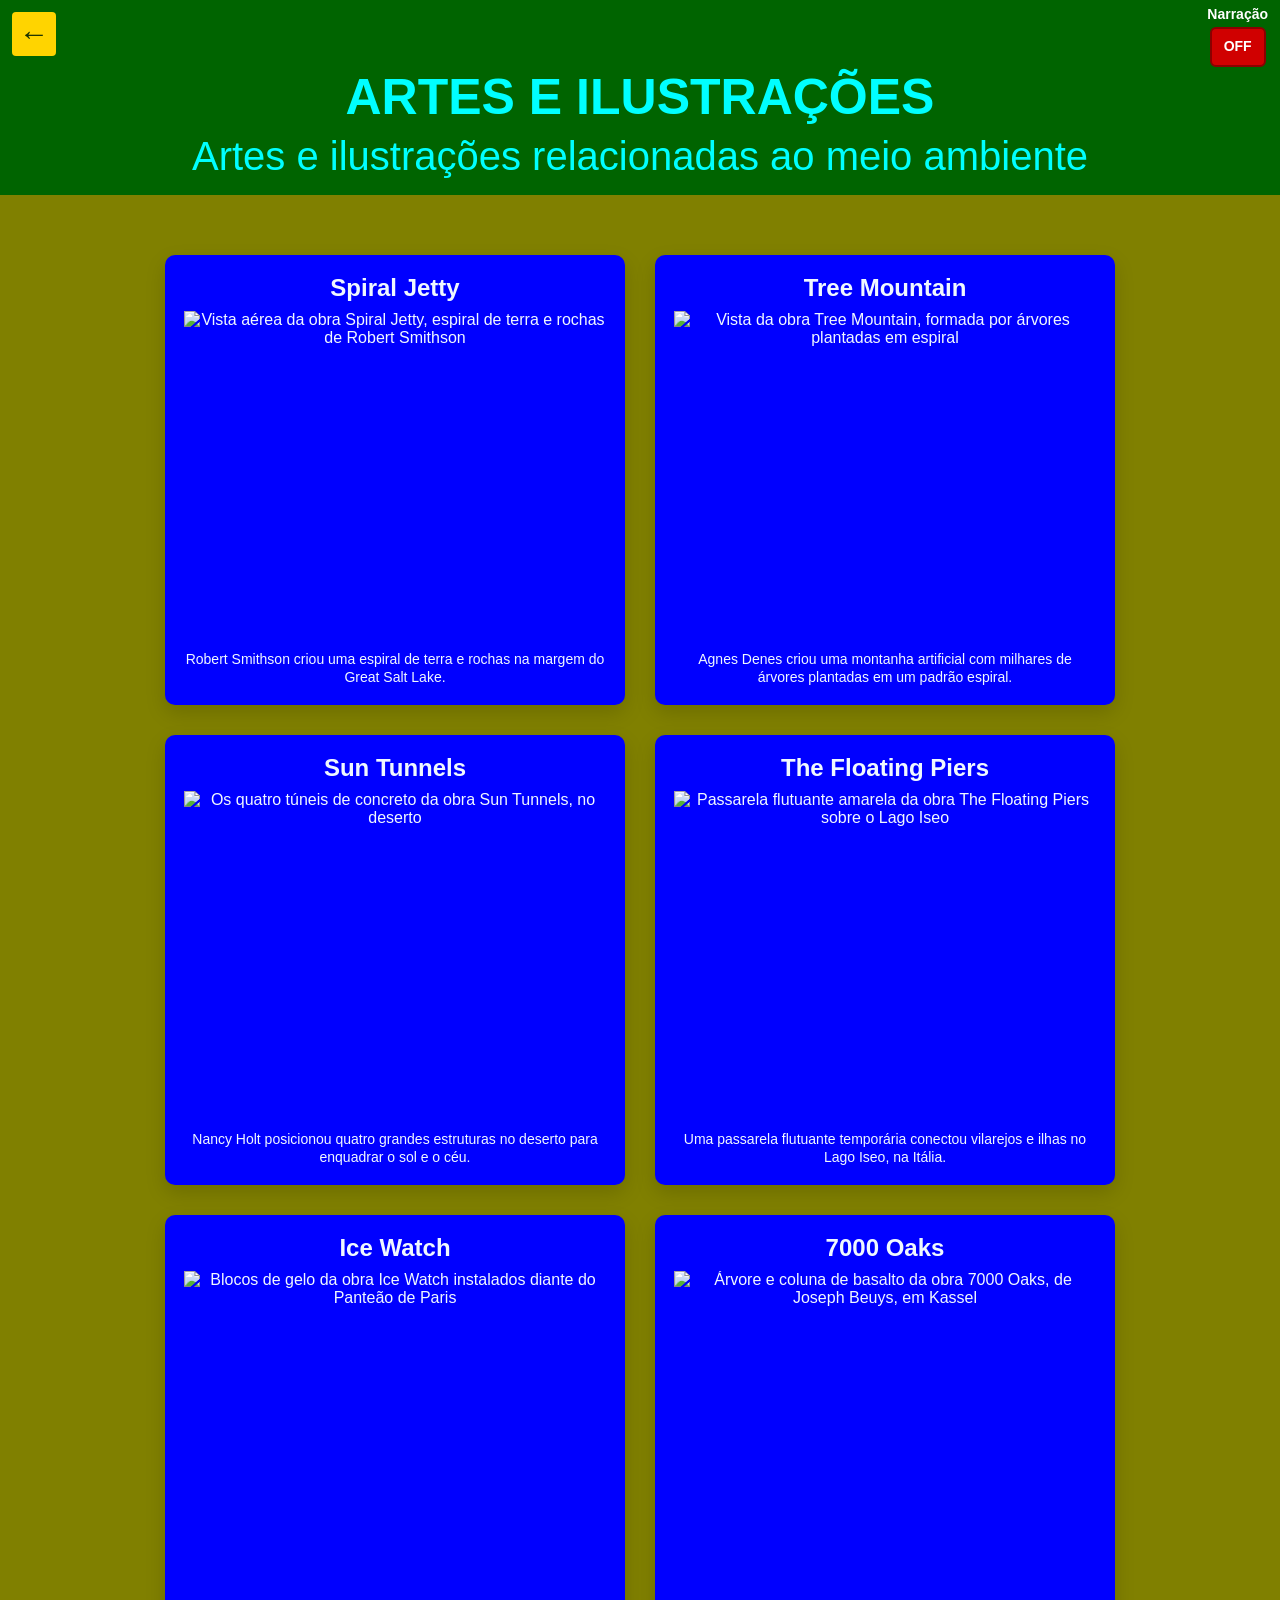
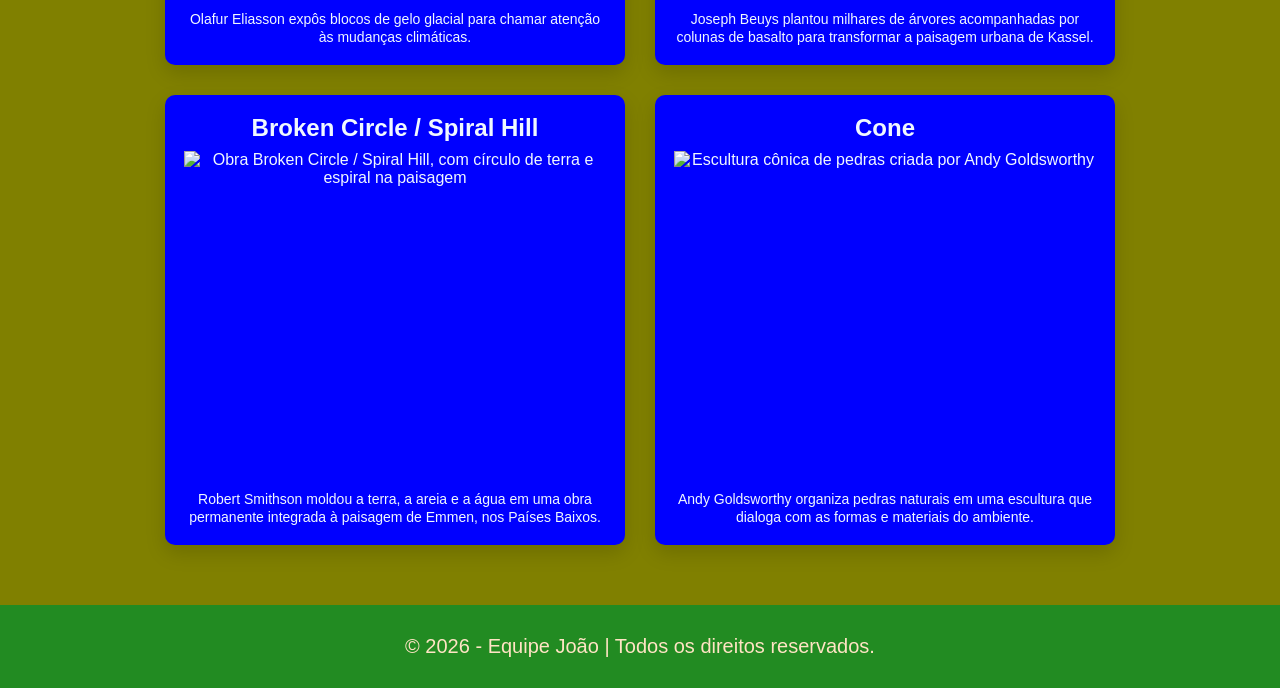
==== commit 61cce6e2: "mudei um pouco a ordem do cogido joao" ====
--- a/paginadearteilustracoes.html
+++ b/paginadearteilustracoes.html
@@ -21,58 +21,58 @@
     <main class="galeria-artes">
         <div class="caixa">
             <a href="https://commons.wikimedia.org/wiki/File:Spiral-jetty-from-rozel-point.png" target="_blank" rel="noopener noreferrer">
-                <h3>Spiral Jetty</h3>
+                <h2>Spiral Jetty</h2>
                 <img src="https://upload.wikimedia.org/wikipedia/commons/8/84/Spiral-jetty-from-rozel-point.png" alt="Vista aérea da obra Spiral Jetty, espiral de terra e rochas de Robert Smithson">
-                <h6>Robert Smithson criou uma espiral de terra e rochas na margem do Great Salt Lake.</h6>
+                <p>Robert Smithson criou uma espiral de terra e rochas na margem do Great Salt Lake.</p>
             </a>
         </div>
         <div class="caixa">
             <a href="https://commons.wikimedia.org/wiki/File:Tree_Mountain.jpg" target="_blank" rel="noopener noreferrer">
-                <h3>Tree Mountain</h3>
+                <h2>Tree Mountain</h2>
                 <img src="https://thumb.wikimedia.org/wikipedia/commons/thumb/6/68/Tree_Mountain.jpg/960px-Tree_Mountain.jpg" alt="Vista da obra Tree Mountain, formada por árvores plantadas em espiral">
-                <h6>Agnes Denes criou uma montanha artificial com milhares de árvores plantadas em um padrão espiral.</h6>
+                <p>Agnes Denes criou uma montanha artificial com milhares de árvores plantadas em um padrão espiral.</p>
             </a>
         </div>
         <div class="caixa">
             <a href="https://commons.wikimedia.org/wiki/File:Nancy_Holt,_Sun_Tunnels,_1973-1976.jpg" target="_blank" rel="noopener noreferrer">
-                <h3>Sun Tunnels</h3>
+                <h2>Sun Tunnels</h2>
                 <img src="https://thumb.wikimedia.org/wikipedia/commons/thumb/b/b7/Nancy_Holt%2C_Sun_Tunnels%2C_1973-1976.jpg/960px-Nancy_Holt%2C_Sun_Tunnels%2C_1973-1976.jpg" alt="Os quatro túneis de concreto da obra Sun Tunnels, no deserto">
-                <h6>Nancy Holt posicionou quatro grandes estruturas no deserto para enquadrar o sol e o céu.</h6>
+                <p>Nancy Holt posicionou quatro grandes estruturas no deserto para enquadrar o sol e o céu.</p>
             </a>
         </div>
         <div class="caixa">
             <a href="https://commons.wikimedia.org/wiki/File:Christo_Floating_Piers_6587.jpg" target="_blank" rel="noopener noreferrer">
-                <h3>The Floating Piers</h3>
+                <h2>The Floating Piers</h2>
                 <img src="https://upload.wikimedia.org/wikipedia/commons/7/78/Christo_Floating_Piers_6587.jpg" alt="Passarela flutuante amarela da obra The Floating Piers sobre o Lago Iseo">
-                <h6>Uma passarela flutuante temporária conectou vilarejos e ilhas no Lago Iseo, na Itália.</h6>
+                <p>Uma passarela flutuante temporária conectou vilarejos e ilhas no Lago Iseo, na Itália.</p>
             </a>
         </div>
         <div class="caixa">
             <a href="https://commons.wikimedia.org/wiki/File:Glacier_ice_installation_%27Ice_Watch%27_at_Place_du_Panth%C3%A9on,_Paris_(22885211084).jpg" target="_blank" rel="noopener noreferrer">
-                <h3>Ice Watch</h3>
+                <h2>Ice Watch</h2>
                 <img src="https://thumb.wikimedia.org/wikipedia/commons/thumb/4/47/Glacier_ice_installation_%27Ice_Watch%27_at_Place_du_Panth%C3%A9on%2C_Paris_%2822885211084%29.jpg/960px-Glacier_ice_installation_%27Ice_Watch%27_at_Place_du_Panth%C3%A9on%2C_Paris_%2822885211084%29.jpg" alt="Blocos de gelo da obra Ice Watch instalados diante do Panteão de Paris">
-                <h6>Olafur Eliasson expôs blocos de gelo glacial para chamar atenção às mudanças climáticas.</h6>
+                <p>Olafur Eliasson expôs blocos de gelo glacial para chamar atenção às mudanças climáticas.</p>
             </a>
         </div>
         <div class="caixa">
             <a href="https://commons.wikimedia.org/wiki/File:7000_Eichen_-_Joseph-Beuys-Stra%C3%9Fe_2019-03-23_a.JPG" target="_blank" rel="noopener noreferrer">
-                <h3>7000 Oaks</h3>
+                <h2>7000 Oaks</h2>
                 <img src="https://thumb.wikimedia.org/wikipedia/commons/thumb/8/86/7000_Eichen_-_Joseph-Beuys-Stra%C3%9Fe_2019-03-23_a.JPG/960px-7000_Eichen_-_Joseph-Beuys-Stra%C3%9Fe_2019-03-23_a.JPG" alt="Árvore e coluna de basalto da obra 7000 Oaks, de Joseph Beuys, em Kassel">
-                <h6>Joseph Beuys plantou milhares de árvores acompanhadas por colunas de basalto para transformar a paisagem urbana de Kassel.</h6>
+                <p>Joseph Beuys plantou milhares de árvores acompanhadas por colunas de basalto para transformar a paisagem urbana de Kassel.</p>
             </a>
         </div>
         <div class="caixa">
             <a href="https://commons.wikimedia.org/wiki/File:Broken_Circle_-_Spiral_Hill,_Robert_Smithson_-_Q2867150_-_2.jpg" target="_blank" rel="noopener noreferrer">
-                <h3>Broken Circle / Spiral Hill</h3>
+                <h2>Broken Circle / Spiral Hill</h2>
                 <img src="https://thumb.wikimedia.org/wikipedia/commons/thumb/2/2c/Broken_Circle_-_Spiral_Hill%2C_Robert_Smithson_-_Q2867150_-_2.jpg/960px-Broken_Circle_-_Spiral_Hill%2C_Robert_Smithson_-_Q2867150_-_2.jpg" alt="Obra Broken Circle / Spiral Hill, com círculo de terra e espiral na paisagem">
-                <h6>Robert Smithson moldou a terra, a areia e a água em uma obra permanente integrada à paisagem de Emmen, nos Países Baixos.</h6>
+                <p>Robert Smithson moldou a terra, a areia e a água em uma obra permanente integrada à paisagem de Emmen, nos Países Baixos.</p>
             </a>
         </div>
         <div class="caixa">
             <a href="https://commons.wikimedia.org/wiki/File:Cone_Andy_Goldsworthy.jpg" target="_blank" rel="noopener noreferrer">
-                <h3>Cone</h3>
+                <h2>Cone</h2>
                 <img src="https://thumb.wikimedia.org/wikipedia/commons/thumb/a/aa/Cone_Andy_Goldsworthy.jpg/960px-Cone_Andy_Goldsworthy.jpg" alt="Escultura cônica de pedras criada por Andy Goldsworthy">
-                <h6>Andy Goldsworthy organiza pedras naturais em uma escultura que dialoga com as formas e materiais do ambiente.</h6>
+                <p>Andy Goldsworthy organiza pedras naturais em uma escultura que dialoga com as formas e materiais do ambiente.</p>
             </a>
         </div>
     </main>
--- a/css/geral_style.css
+++ b/css/geral_style.css
@@ -92,8 +92,8 @@
 .caixa a:visited,
 .caixa a:hover,
 .caixa a:active,
-.caixa h3,
-.caixa h6 {
+.caixa h2,
+.caixa p {
     color: aliceblue;
 }
 
@@ -119,8 +119,8 @@
     border-radius: 4px;
 }
 
-.caixa h3,
-.caixa h6 {
+.caixa h2,
+.caixa p {
     margin: 0;
     width: 100%;
     max-width: 100%;
@@ -130,12 +130,12 @@
     word-break: break-word;
 }
 
-.caixa h3 {
+.caixa h2 {
     font-size: 22px;
     line-height: 1.2;
 }
 
-.caixa h6 {
+.caixa p {
     font-size: 13px;
     line-height: 1.3;
     display: -webkit-box;
@@ -204,11 +204,11 @@
         padding: 16px;
     }
 
-    .caixa h3 {
+    .caixa h2 {
         font-size: 24px;
     }
 
-    .caixa h6 {
+    .caixa p {
         font-size: 14px;
     }
 }
@@ -220,11 +220,11 @@
         padding: 10px;
     }
 
-    .caixa h3 {
+    .caixa h2 {
         font-size: 18px;
     }
 
-    .caixa h6 {
+    .caixa p {
         font-size: 12px;
     }
 }
